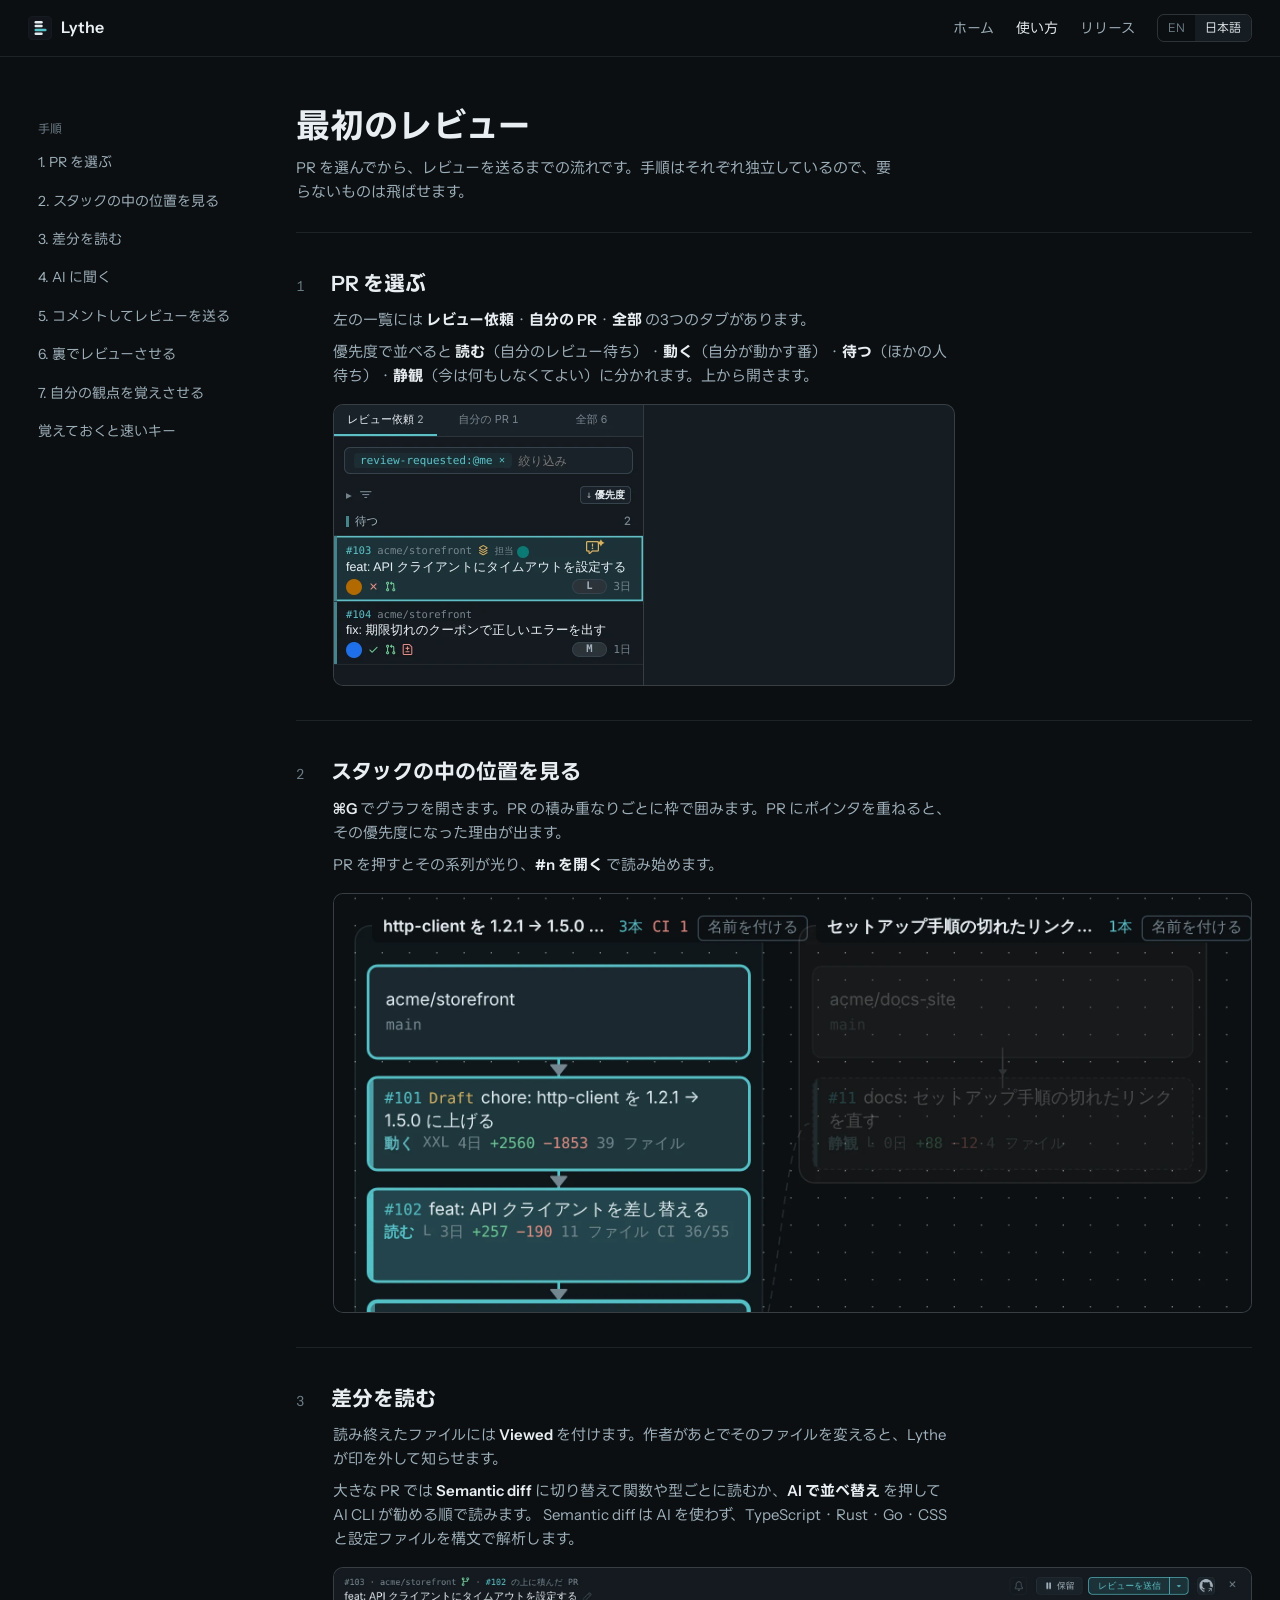
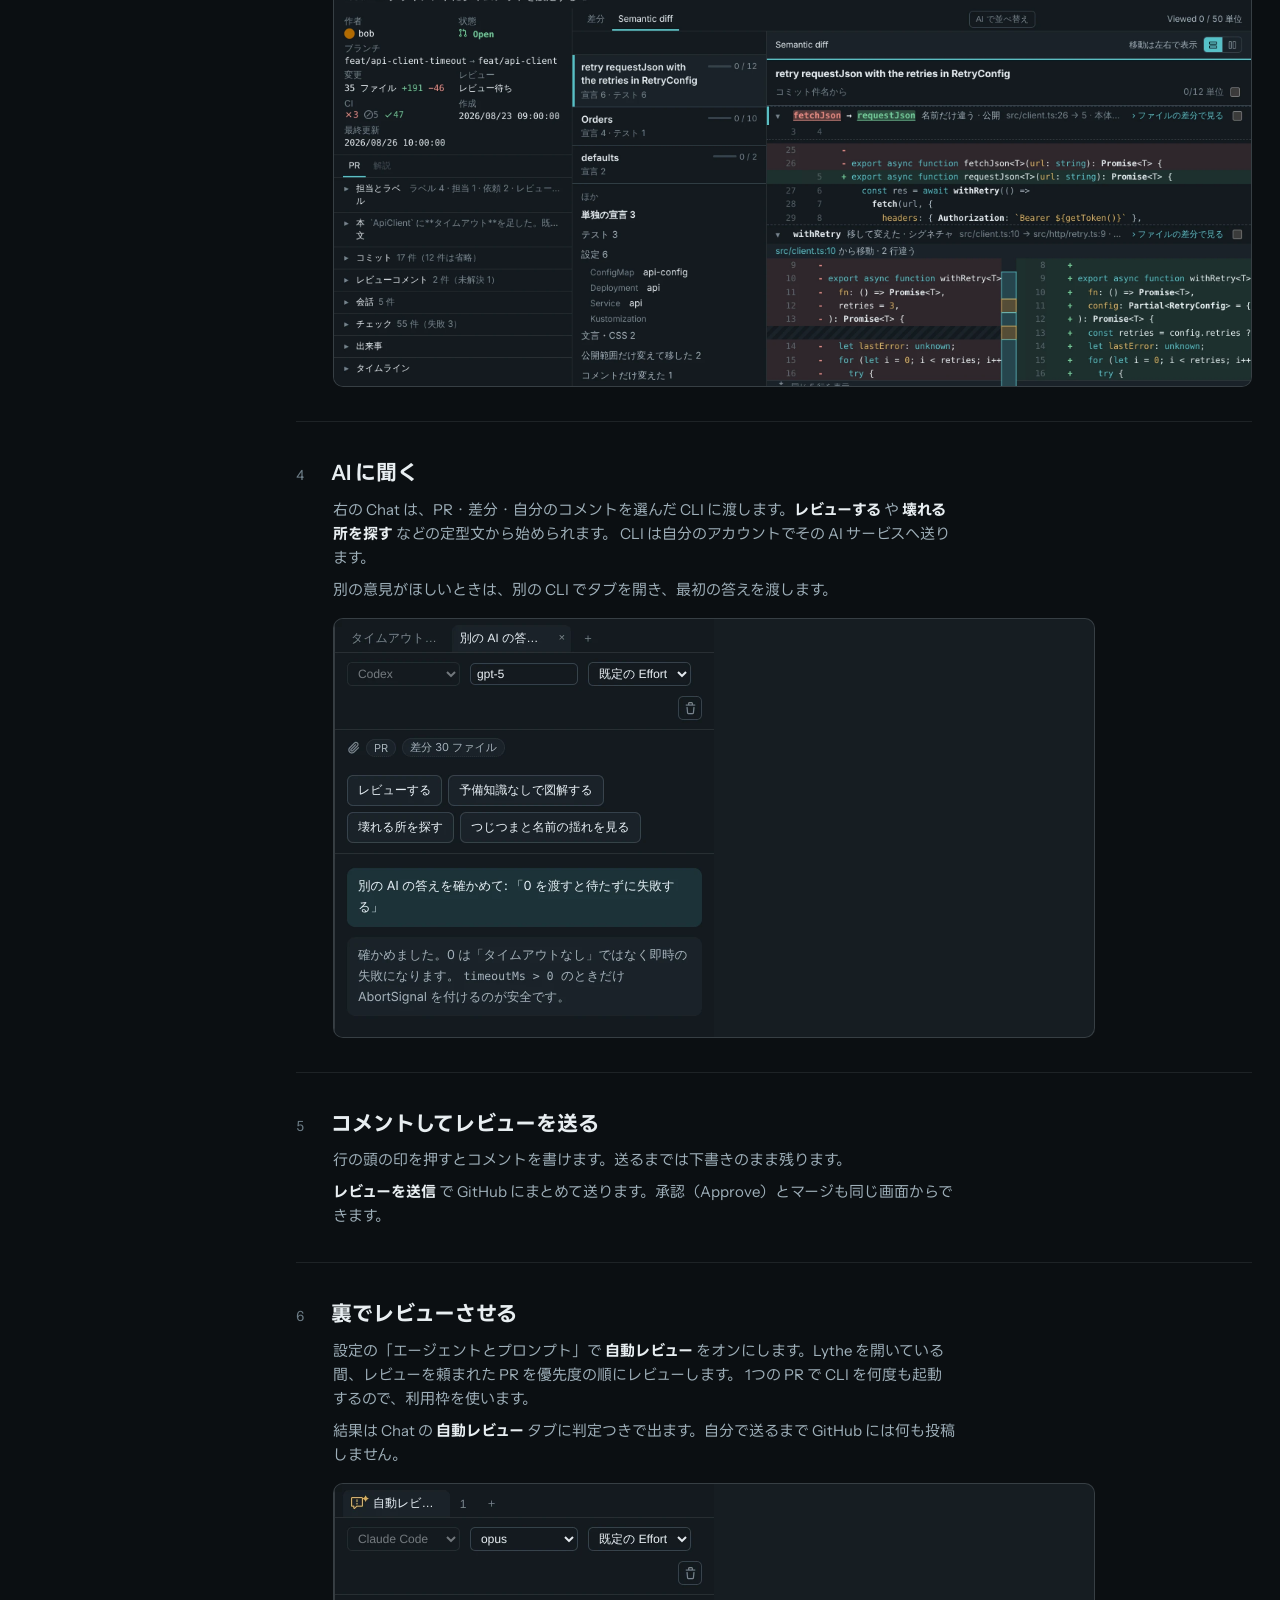
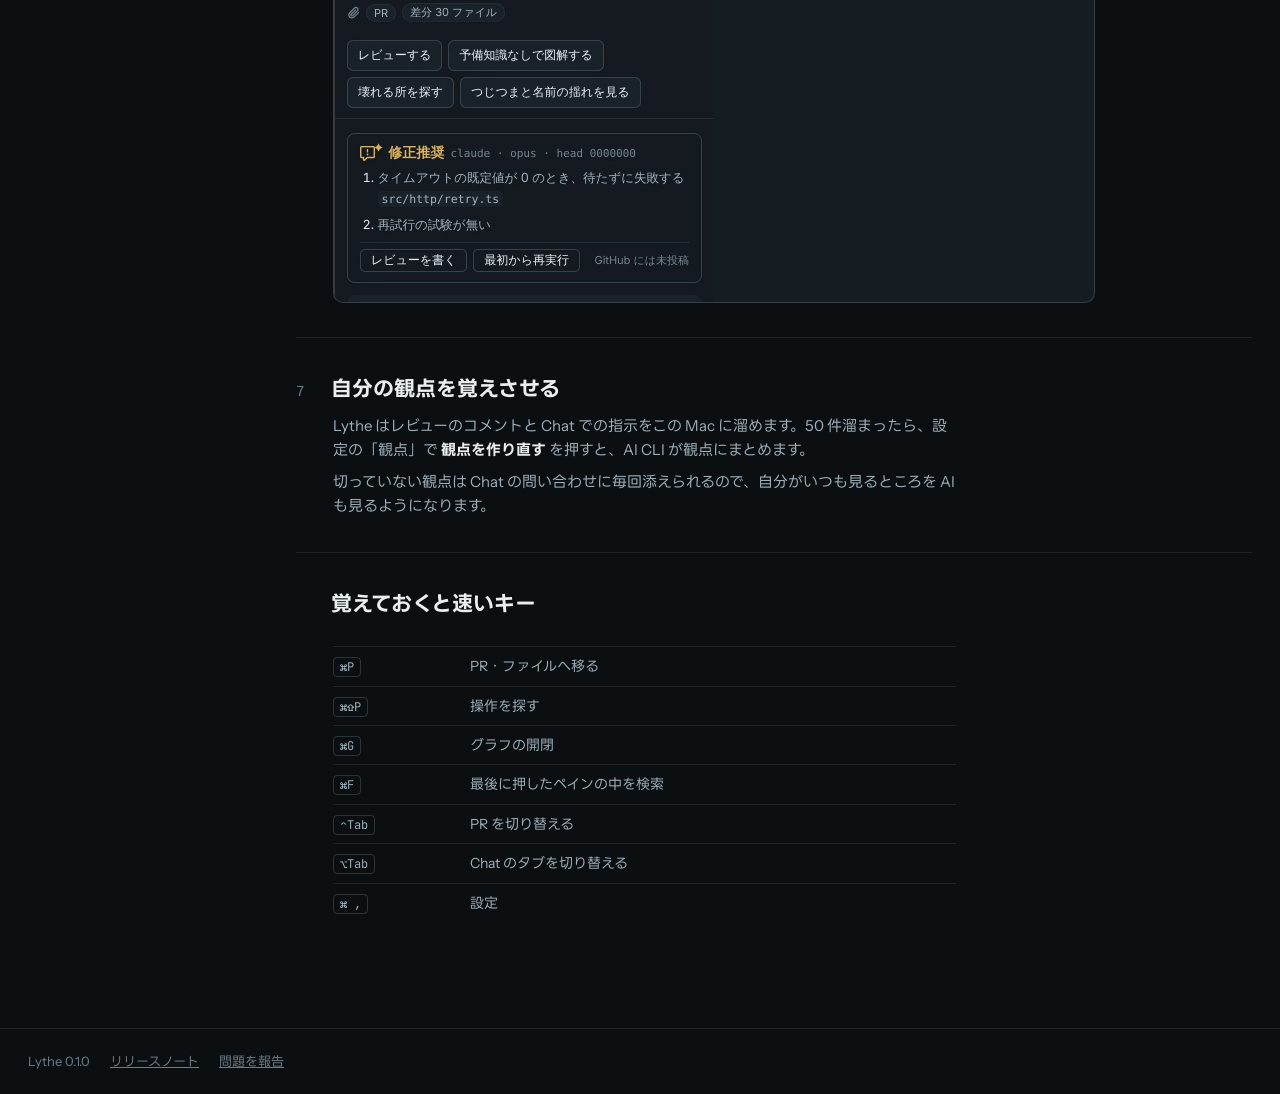
==== docs/ja/guide/index.html @ c463c589 "Add the Lythe website, live demo and installer docs/ is the GitHub Pages root: a home page with a li" ====
<!doctype html>
<html lang="ja">
<head>
<meta charset="utf-8">
<meta name="viewport" content="width=device-width, initial-scale=1">
<title>最初のレビュー · Lythe</title>
<meta name="description" content="PR を選んでから、レビューを送るまでの流れです。手順はそれぞれ独立しているので、要らないものは飛ばせます。">
<link rel="canonical" href="https://slashkiko.github.io/lythe-releases/ja/guide/">
<link rel="alternate" hreflang="en" href="https://slashkiko.github.io/lythe-releases/guide/">
<link rel="alternate" hreflang="ja" href="https://slashkiko.github.io/lythe-releases/ja/guide/">
<meta property="og:title" content="最初のレビュー · Lythe">
<meta property="og:description" content="PR を選んでから、レビューを送るまでの流れです。手順はそれぞれ独立しているので、要らないものは飛ばせます。">
<meta property="og:image" content="https://slashkiko.github.io/lythe-releases/shots/ja/window.webp">
<link rel="icon" href="../../favicon.svg" type="image/svg+xml">
<link rel="preconnect" href="https://fonts.googleapis.com"><link rel="preconnect" href="https://fonts.gstatic.com" crossorigin><link rel="stylesheet" href="https://fonts.googleapis.com/css2?family=Instrument+Sans:wght@400;500;600;700&family=JetBrains+Mono:wght@400;500&family=LINE+Seed+JP:wght@400;700&display=swap">
<link rel="stylesheet" href="../../style.css">
</head>
<body>
<header class="snav"><div class="wrap">
  <a class="brand" href="../../ja/"><svg viewBox="100 100 824 824" aria-hidden="true"><rect x="100" y="100" width="824" height="824" rx="185" fill="#12161c" stroke="#2a323b" stroke-width="12"/><g transform="translate(212 212) scale(9.375)"><g fill="#e4ebf0"><rect x="12" y="6.5" width="30" height="9" rx="4.5"/><rect x="12" y="20.5" width="30" height="9" rx="4.5"/><rect x="12" y="48.5" width="30" height="9" rx="4.5"/></g><rect x="12" y="34.5" width="44" height="9" rx="4.5" fill="#55c2c9"/></g></svg>Lythe</a>
  <div class="navr">
    <nav><a href="../../ja/">ホーム</a><a href="../../ja/guide/" class="on" aria-current="page">使い方</a><a href="https://github.com/slashkiko/lythe-releases/releases">リリース</a></nav>
    <div class="lang"><a href="../../guide/" hreflang="en">EN</a><a href="../../ja/guide/" hreflang="ja" aria-current="true">日本語</a></div>
  </div>
</div></header>
<main>
<div class="wrap guide">
  <nav class="side"><span class="lab">手順</span><a href="#g1">1. PR を選ぶ</a><a href="#g2">2. スタックの中の位置を見る</a><a href="#g3">3. 差分を読む</a><a href="#g4">4. AI に聞く</a><a href="#g5">5. コメントしてレビューを送る</a><a href="#g6">6. 裏でレビューさせる</a><a href="#g7">7. 自分の観点を覚えさせる</a><a href="#keys">覚えておくと速いキー</a></nav>
  <div>
    <h1>最初のレビュー</h1>
    <p class="intro">PR を選んでから、レビューを送るまでの流れです。手順はそれぞれ独立しているので、要らないものは飛ばせます。</p>
    <section class="gstep" id="g1"><div class="hd"><span class="num">1</span><h2>PR を選ぶ</h2></div><div class="txt"><p>左の一覧には <b>レビュー依頼</b>・<b>自分の PR</b>・<b>全部</b> の3つのタブがあります。</p><p>優先度で並べると <b>読む</b>（自分のレビュー待ち）・<b>動く</b>（自分が動かす番）・<b>待つ</b>（ほかの人待ち）・<b>静観</b>（今は何もしなくてよい）に分かれます。上から開きます。</p></div><div class="shot"><img src="../../shots/ja/list.webp" alt="PR を選ぶ" loading="lazy" data-fit></div></section><section class="gstep" id="g2"><div class="hd"><span class="num">2</span><h2>スタックの中の位置を見る</h2></div><div class="txt"><p><b>⌘G</b> でグラフを開きます。PR の積み重なりごとに枠で囲みます。PR にポインタを重ねると、その優先度になった理由が出ます。</p><p>PR を押すとその系列が光り、<b>#n を開く</b> で読み始めます。</p></div><div class="shot"><img src="../../shots/ja/graph.webp" alt="スタックの中の位置を見る" loading="lazy" data-fit></div></section><section class="gstep" id="g3"><div class="hd"><span class="num">3</span><h2>差分を読む</h2></div><div class="txt"><p>読み終えたファイルには <b>Viewed</b> を付けます。作者があとでそのファイルを変えると、Lythe が印を外して知らせます。</p><p>大きな PR では <b>Semantic diff</b> に切り替えて関数や型ごとに読むか、<b>AI で並べ替え</b> を押して AI CLI が勧める順で読みます。 Semantic diff は AI を使わず、TypeScript・Rust・Go・CSS と設定ファイルを構文で解析します。</p></div><div class="shot"><img src="../../shots/ja/semantic.webp" alt="差分を読む" loading="lazy" data-fit></div></section><section class="gstep" id="g4"><div class="hd"><span class="num">4</span><h2>AI に聞く</h2></div><div class="txt"><p>右の Chat は、PR・差分・自分のコメントを選んだ CLI に渡します。<b>レビューする</b> や <b>壊れる所を探す</b> などの定型文から始められます。 CLI は自分のアカウントでその AI サービスへ送ります。</p><p>別の意見がほしいときは、別の CLI でタブを開き、最初の答えを渡します。</p></div><div class="shot"><img src="../../shots/ja/chat.webp" alt="AI に聞く" loading="lazy" data-fit></div></section><section class="gstep" id="g5"><div class="hd"><span class="num">5</span><h2>コメントしてレビューを送る</h2></div><div class="txt"><p>行の頭の印を押すとコメントを書けます。送るまでは下書きのまま残ります。</p><p><b>レビューを送信</b> で GitHub にまとめて送ります。承認（Approve）とマージも同じ画面からできます。</p></div></section><section class="gstep" id="g6"><div class="hd"><span class="num">6</span><h2>裏でレビューさせる</h2></div><div class="txt"><p>設定の「エージェントとプロンプト」で <b>自動レビュー</b> をオンにします。Lythe を開いている間、レビューを頼まれた PR を優先度の順にレビューします。 1つの PR で CLI を何度も起動するので、利用枠を使います。</p><p>結果は Chat の <b>自動レビュー</b> タブに判定つきで出ます。自分で送るまで GitHub には何も投稿しません。</p></div><div class="shot"><img src="../../shots/ja/auto.webp" alt="裏でレビューさせる" loading="lazy" data-fit></div></section><section class="gstep" id="g7"><div class="hd"><span class="num">7</span><h2>自分の観点を覚えさせる</h2></div><div class="txt"><p>Lythe はレビューのコメントと Chat での指示をこの Mac に溜めます。50 件溜まったら、設定の「観点」で <b>観点を作り直す</b> を押すと、AI CLI が観点にまとめます。</p><p>切っていない観点は Chat の問い合わせに毎回添えられるので、自分がいつも見るところを AI も見るようになります。</p></div></section>
    <section class="gstep" id="keys"><div class="hd"><span class="num"></span><h2>覚えておくと速いキー</h2></div>
      <div class="txt"><table class="keys"><tr><td><kbd>⌘P</kbd></td><td>PR・ファイルへ移る</td></tr><tr><td><kbd>⌘⇧P</kbd></td><td>操作を探す</td></tr><tr><td><kbd>⌘G</kbd></td><td>グラフの開閉</td></tr><tr><td><kbd>⌘F</kbd></td><td>最後に押したペインの中を検索</td></tr><tr><td><kbd>⌃Tab</kbd></td><td>PR を切り替える</td></tr><tr><td><kbd>⌥Tab</kbd></td><td>Chat のタブを切り替える</td></tr><tr><td><kbd>⌘ ,</kbd></td><td>設定</td></tr></table></div></section>
  </div>
</div></main>
<footer class="sfoot"><div class="wrap"><span>Lythe 0.1.0</span><a href="https://github.com/slashkiko/lythe-releases/releases">リリースノート</a><a href="https://github.com/slashkiko/lythe-releases/issues">問題を報告</a></div></footer>
<script src="../../site.js" defer></script>
</body>
</html>
---- docs/style.css ----
/* Layout: left-aligned, one dark look from the app's own palette (ink + teal). */
:root {
  color-scheme: dark;
  --bg: #0b0f12;
  --panel: #11171b;
  --panel-2: #161d22;
  --fg: #e8eef1;
  --fg-2: #9fb0ba;
  --fg-3: #6c7c86;
  --line: rgba(220, 232, 238, .09);
  --line-2: rgba(220, 232, 238, .17);
  --accent: #55c2c9;
  --accent-ink: #062124;
  --warn: #e3b35b;
  --chrome: #1b2328;
  --display: "Instrument Sans", "LINE Seed JP", "Hiragino Sans", system-ui, sans-serif;
  --body: "Instrument Sans", "LINE Seed JP", "Hiragino Sans", system-ui, sans-serif;
  --mono: "JetBrains Mono", ui-monospace, "SF Mono", Menlo, monospace;
}
* { box-sizing: border-box; }
body { margin: 0; background: var(--bg); color: var(--fg); font-family: var(--body); font-size: 15px; line-height: 1.6; -webkit-font-smoothing: antialiased; }
h1, h2, h3, p, ul, ol { margin: 0; }
ul, ol { padding: 0; list-style: none; }
a { color: inherit; }
button { font: inherit; color: inherit; }
:focus-visible { outline: 2px solid var(--accent); outline-offset: 2px; border-radius: 4px; }
code, .mono { font-family: var(--mono); }
.gut { padding-left: max(16px, env(safe-area-inset-left, 0px)); padding-right: max(16px, env(safe-area-inset-right, 0px)); }

/* site */
.site { --w: 1080px; }
.wrap { max-width: var(--w); margin: 0 auto; padding-left: 28px; padding-right: 28px; }
.snav { border-bottom: 1px solid var(--line); }
.snav .wrap { display: flex; align-items: center; justify-content: space-between; height: 56px; gap: 16px; }
.brand { display: flex; align-items: center; gap: 9px; font-weight: 600; font-size: 16px; }
.brand svg { width: 24px; height: 24px; }
.snav nav { display: flex; gap: 22px; font-size: 14px; color: var(--fg-2); }
.snav nav a { text-decoration: none; cursor: pointer; }
.snav nav a:hover, .snav nav a.on { color: var(--fg); }

.hero { padding-block: 72px 40px; display: grid; grid-template-columns: minmax(0, 1.05fr) minmax(0, 1fr); gap: 48px; align-items: end; }
.hero h1 { font-family: var(--display); font-weight: 600; font-size: clamp(34px, 4.6vw, 54px); line-height: 1.08; letter-spacing: -.02em; text-wrap: balance; }
.hero .lead { margin-top: 18px; color: var(--fg-2); font-size: 17px; max-width: 34em; }
.req { margin-top: 14px; font-size: 13px; color: var(--fg-3); }

.install { border: 1px solid var(--line-2); border-radius: 10px; background: var(--panel); overflow: hidden; }
.install .hd { display: flex; justify-content: space-between; align-items: center; padding: 10px 14px; font-size: 13px; color: var(--fg-2); border-bottom: 1px solid var(--line); }
.cmd { display: flex; align-items: center; gap: 10px; padding: 14px; }
.cmd code { flex: 1; min-width: 0; font-size: 13px; overflow-x: auto; white-space: nowrap; color: var(--fg); }
.cmd code::before { content: "$ "; color: var(--fg-3); }
.copy { flex: none; border: 1px solid var(--line-2); background: var(--panel-2); border-radius: 6px; padding: 4px 10px; font-size: 12px; cursor: pointer; color: var(--fg-2); }
.copy:hover { color: var(--fg); }
.install .alt { padding: 10px 14px 12px; border-top: 1px solid var(--line); font-size: 13px; color: var(--fg-2); }
.install .alt a { color: var(--accent); }

.shot { margin-top: 8px; border: 1px solid var(--line-2); border-radius: 10px; overflow: hidden; background: var(--panel-2); }
.shot img { display: block; width: 100%; height: auto; }

.feat { padding-block: 72px 24px; }
.feat h2, .gs h2 { font-family: var(--display); font-weight: 600; font-size: 28px; letter-spacing: -.01em; }
.feat .sub, .gs .sub { margin-top: 6px; color: var(--fg-2); }
.demo-tag { display: inline-block; margin-top: 10px; font-size: 12px; color: var(--fg-3); font-family: "LINE Seed JP", var(--body); border: 1px dashed var(--line-2); border-radius: 6px; padding: 3px 8px; }

.gs { padding-block: 64px 72px; }
.steps { margin-top: 26px; display: flex; flex-direction: column; }
.step { display: grid; grid-template-columns: 36px minmax(0, 1fr); gap: 16px; padding-block: 20px; border-top: 1px solid var(--line); }
.step .n { width: 28px; height: 28px; border-radius: 50%; border: 1px solid var(--line-2); display: grid; place-items: center; font-size: 13px; color: var(--fg-2); font-variant-numeric: tabular-nums; }
.step h3 { font-size: 17px; font-weight: 600; }
.step p { margin-top: 4px; color: var(--fg-2); max-width: 44em; }
.step .term { margin-top: 10px; border: 1px solid var(--line); border-radius: 8px; background: var(--panel); max-width: 640px; }
.step .term .cmd { padding: 10px 12px; }
.opt { font-size: 12px; color: var(--fg-3); font-weight: 400; margin-left: 8px; }
kbd { font-family: var(--mono); font-size: 12px; border: 1px solid var(--line-2); border-radius: 4px; padding: 1px 6px; color: var(--fg-2); }
details.trouble { margin-top: 26px; border-top: 1px solid var(--line); padding-top: 16px; }
details.trouble summary { cursor: pointer; color: var(--fg-2); }
details.trouble dl { margin: 12px 0 0; display: grid; gap: 12px; }
details.trouble dt { font-weight: 600; }
details.trouble dd { margin: 2px 0 0; color: var(--fg-2); }

.sfoot { border-top: 1px solid var(--line); padding-block: 22px; font-size: 13px; color: var(--fg-3); }
.sfoot .wrap { display: flex; gap: 20px; flex-wrap: wrap; }

.lang { display: flex; border: 1px solid var(--line-2); border-radius: 7px; overflow: hidden; }
.lang button { background: none; border: 0; padding: 3px 10px; font-size: 12px; color: var(--fg-3); cursor: pointer; }
.lang button[aria-pressed="true"] { background: var(--panel-2); color: var(--fg); }
.navr { display: flex; align-items: center; gap: 22px; }
.guide { display: grid; grid-template-columns: 220px minmax(0, 1fr); gap: 48px; padding-block: 48px 72px; }
.guide .side { position: sticky; top: 16px; align-self: start; display: flex; flex-direction: column; gap: 2px; font-size: 14px; }
.guide .side a { padding: 7px 10px; border-radius: 6px; text-decoration: none; color: var(--fg-2); cursor: pointer; }
.guide .side a:hover { background: rgba(255,255,255,.03); color: var(--fg); }
.guide .side .lab { margin: 14px 10px 4px; font-size: 12px; color: var(--fg-3); }
.guide h1 { font-family: var(--display); font-weight: 600; font-size: 34px; letter-spacing: -.015em; }
.guide .intro { margin-top: 8px; color: var(--fg-2); max-width: 40em; }
.gstep { padding-block: 34px; border-top: 1px solid var(--line); scroll-margin-top: 16px; }
.gstep:first-of-type { margin-top: 28px; }
.gstep .hd { display: flex; gap: 14px; align-items: baseline; }
.gstep .num { font-variant-numeric: tabular-nums; color: var(--fg-3); font-size: 14px; min-width: 1.5em; }
.gstep h2 { font-size: 21px; font-weight: 600; }
.gstep .txt { margin-top: 8px; padding-left: calc(1.5em + 14px); color: var(--fg-2); max-width: calc(42em + 2em); display: flex; flex-direction: column; gap: 8px; }
.gstep .txt b { color: var(--fg); font-weight: 600; }
.gstep .shot { margin: 16px 0 0 calc(1.5em + 14px); width: fit-content; max-width: calc(100% - 1.5em - 14px); max-height: 420px; }
.gstep .shot img { max-width: min(100%, var(--iw, 100%)); }
.keys { margin-top: 18px; border-collapse: collapse; font-size: 14px; }
.keys td { padding: 8px 18px 8px 0; border-top: 1px solid var(--line); color: var(--fg-2); }
.keys td:first-child { white-space: nowrap; }
:lang(ja) .hero h1, :lang(ja) .guide h1 { letter-spacing: 0; line-height: 1.25; }
:lang(ja) .hero h1 { font-size: clamp(30px, 3.8vw, 44px); }
@media (max-width: 820px) { .guide { grid-template-columns: minmax(0, 1fr); gap: 20px; } .guide .side { position: static; } .gstep .txt, .gstep .shot { padding-left: 0; margin-left: 0; max-width: 100%; } .navr { gap: 12px; } }
.brand { text-decoration: none; }
.lang a { display: block; padding: 3px 10px; font-size: 12px; color: var(--fg-3); text-decoration: none; }
.lang a[aria-current] { background: var(--panel-2); color: var(--fg); }
.gs a, .install a { color: var(--accent); }

/* live demo */
.feat .sub { margin-top: 6px; color: var(--fg-2); max-width: 46em; }
.scenes { margin-top: 26px; display: flex; flex-wrap: wrap; gap: 6px; }
.scenes button { border: 1px solid var(--line-2); background: none; border-radius: 999px; padding: 6px 14px; cursor: pointer; color: var(--fg-2); font-size: 14px; }
.scenes button:hover { color: var(--fg); }
.scenes button[aria-selected="true"] { color: var(--accent-ink); background: var(--accent); border-color: var(--accent); }
.tryp { margin-top: 18px; display: grid; grid-template-columns: minmax(0, 5fr) minmax(0, 6fr); gap: 16px 48px; padding: 22px 24px; border: 1px solid var(--line); border-radius: 10px; background: var(--panel); }
.tryp h3 { font-size: 20px; font-weight: 600; }
.tryp .say p { margin-top: 6px; color: var(--fg-2); }
.tryp .lab { font-size: 12px; color: var(--fg-3); }
.tryp ol { margin-top: 4px; counter-reset: d; }
.tryp li { counter-increment: d; display: grid; grid-template-columns: 20px minmax(0, 1fr); gap: 8px; padding-block: 7px; border-top: 1px solid var(--line); font-size: 14px; color: var(--fg-2); }
.tryp li:first-child { border-top: 0; }
.tryp li::before { content: counter(d); font-family: var(--mono); font-size: 12px; color: var(--accent); padding-top: 2px; }
.tryp li b { color: var(--fg); font-weight: 600; }
.donote { margin-top: 8px; font-size: 13px; color: var(--fg-3); }
.try:not(.live) .do { display: none; }
.try:not(.live) .tryp { grid-template-columns: minmax(0, 1fr); }
.demo { margin-top: 14px; width: min(1440px, calc(100vw - 32px)); position: relative; left: 50%; transform: translateX(-50%); border: 1px solid var(--line-2); border-radius: 10px; overflow: hidden; background: #141a20; }
.demo-bar { display: flex; align-items: center; gap: 14px; padding: 8px 14px; border-bottom: 1px solid var(--line); font-size: 13px; color: var(--fg-3); background: var(--panel); }
.demo-note { flex: 1; min-width: 0; }
.demo-bar a { color: var(--fg-2); white-space: nowrap; text-decoration: none; }
.demo-bar a:hover { color: var(--fg); }
.try:not(.live) .demo-bar a { display: none; }
.demo-view { position: relative; overflow: hidden; }
.demo-still { display: block; width: 100%; height: auto; }
.demo-view iframe { position: absolute; left: 0; top: 0; border: 0; transform-origin: 0 0; background: #141a20; }
.try.live .demo-still { visibility: hidden; position: absolute; }

/* narrow screens */
@media (max-width: 820px) {
  .hero { grid-template-columns: minmax(0, 1fr); gap: 28px; padding-block: 44px 28px; align-items: start; }
  .tryp { grid-template-columns: minmax(0, 1fr); padding: 18px; }
  .feat { padding-top: 52px; }
}
@media (max-width: 560px) {
  .wrap { padding-left: 16px; padding-right: 16px; }
  .snav .wrap { height: auto; min-height: 56px; flex-wrap: wrap; row-gap: 6px; padding-block: 8px; }
  .navr { gap: 10px; }
  .snav nav { gap: 14px; }
  .scenes button { font-size: 13px; padding: 5px 11px; }
  .demo { border-radius: 8px; }
}
.tryp[hidden] { display: none; }
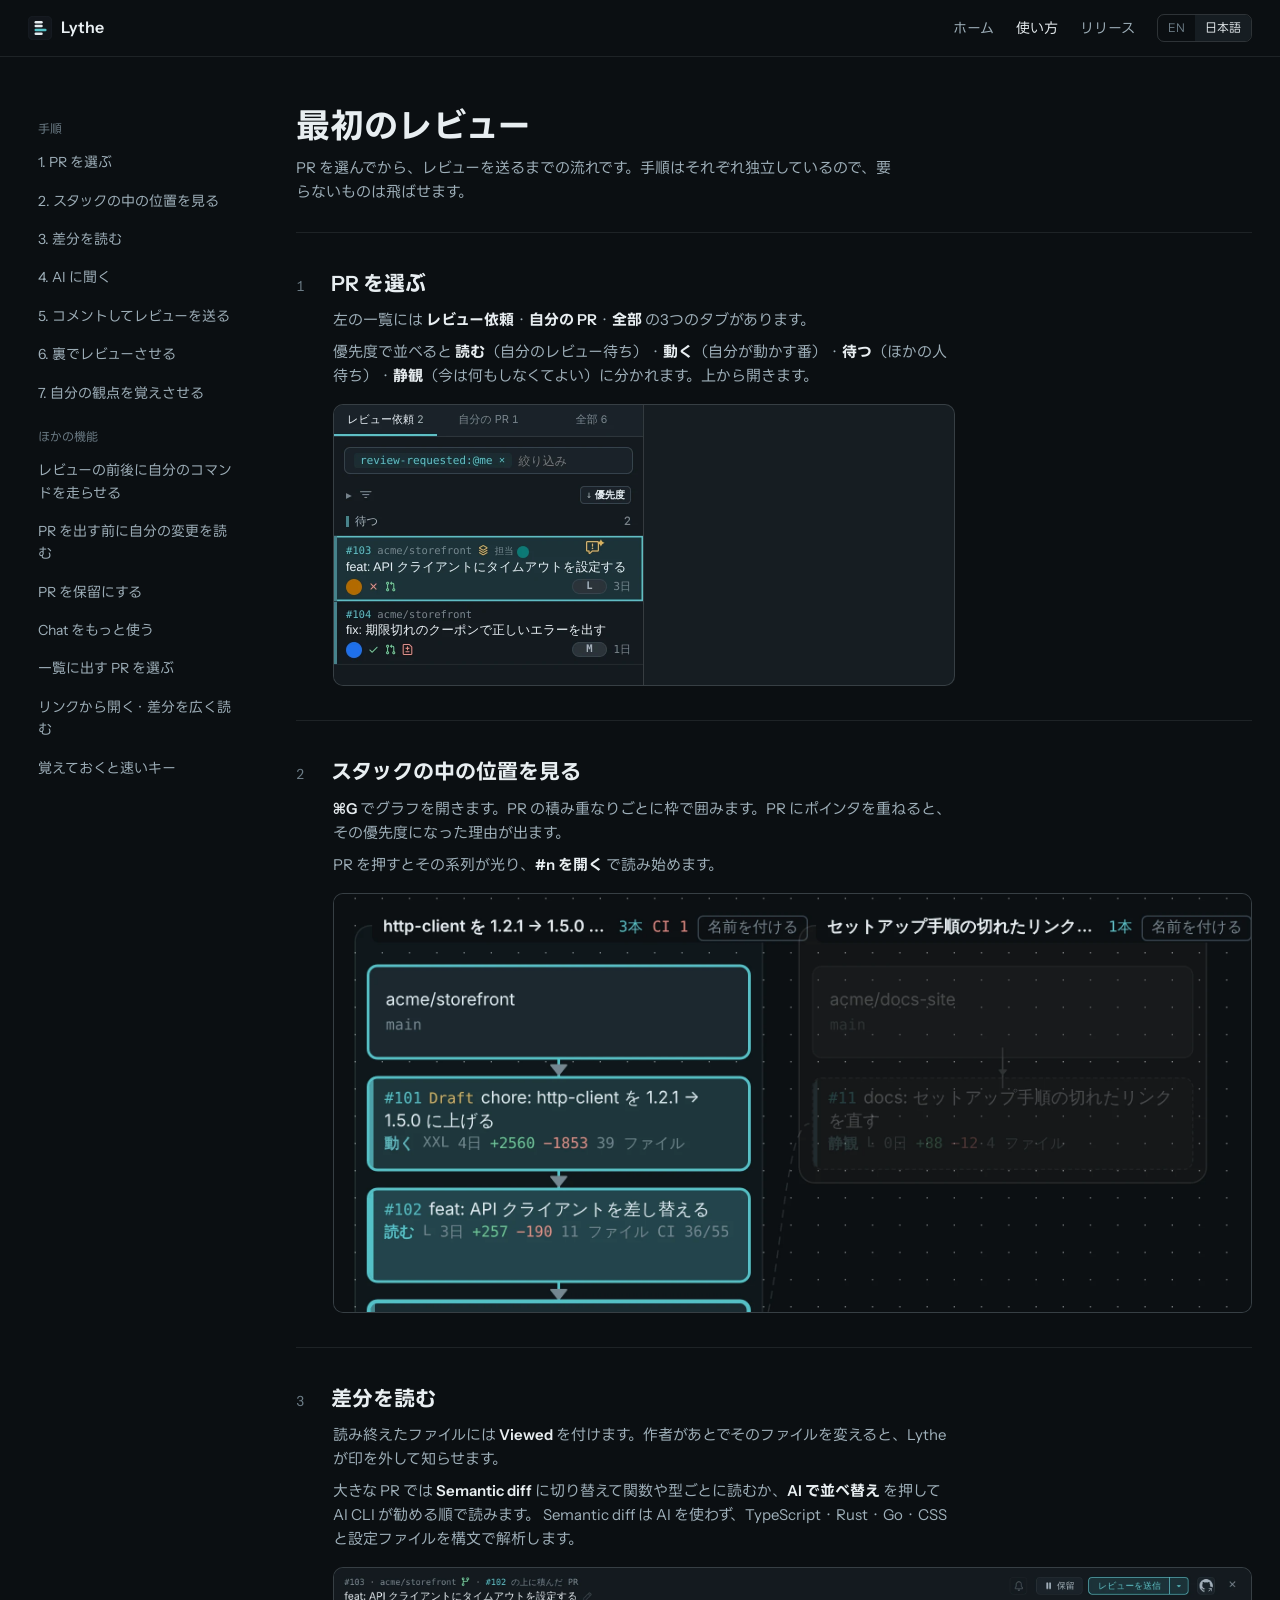
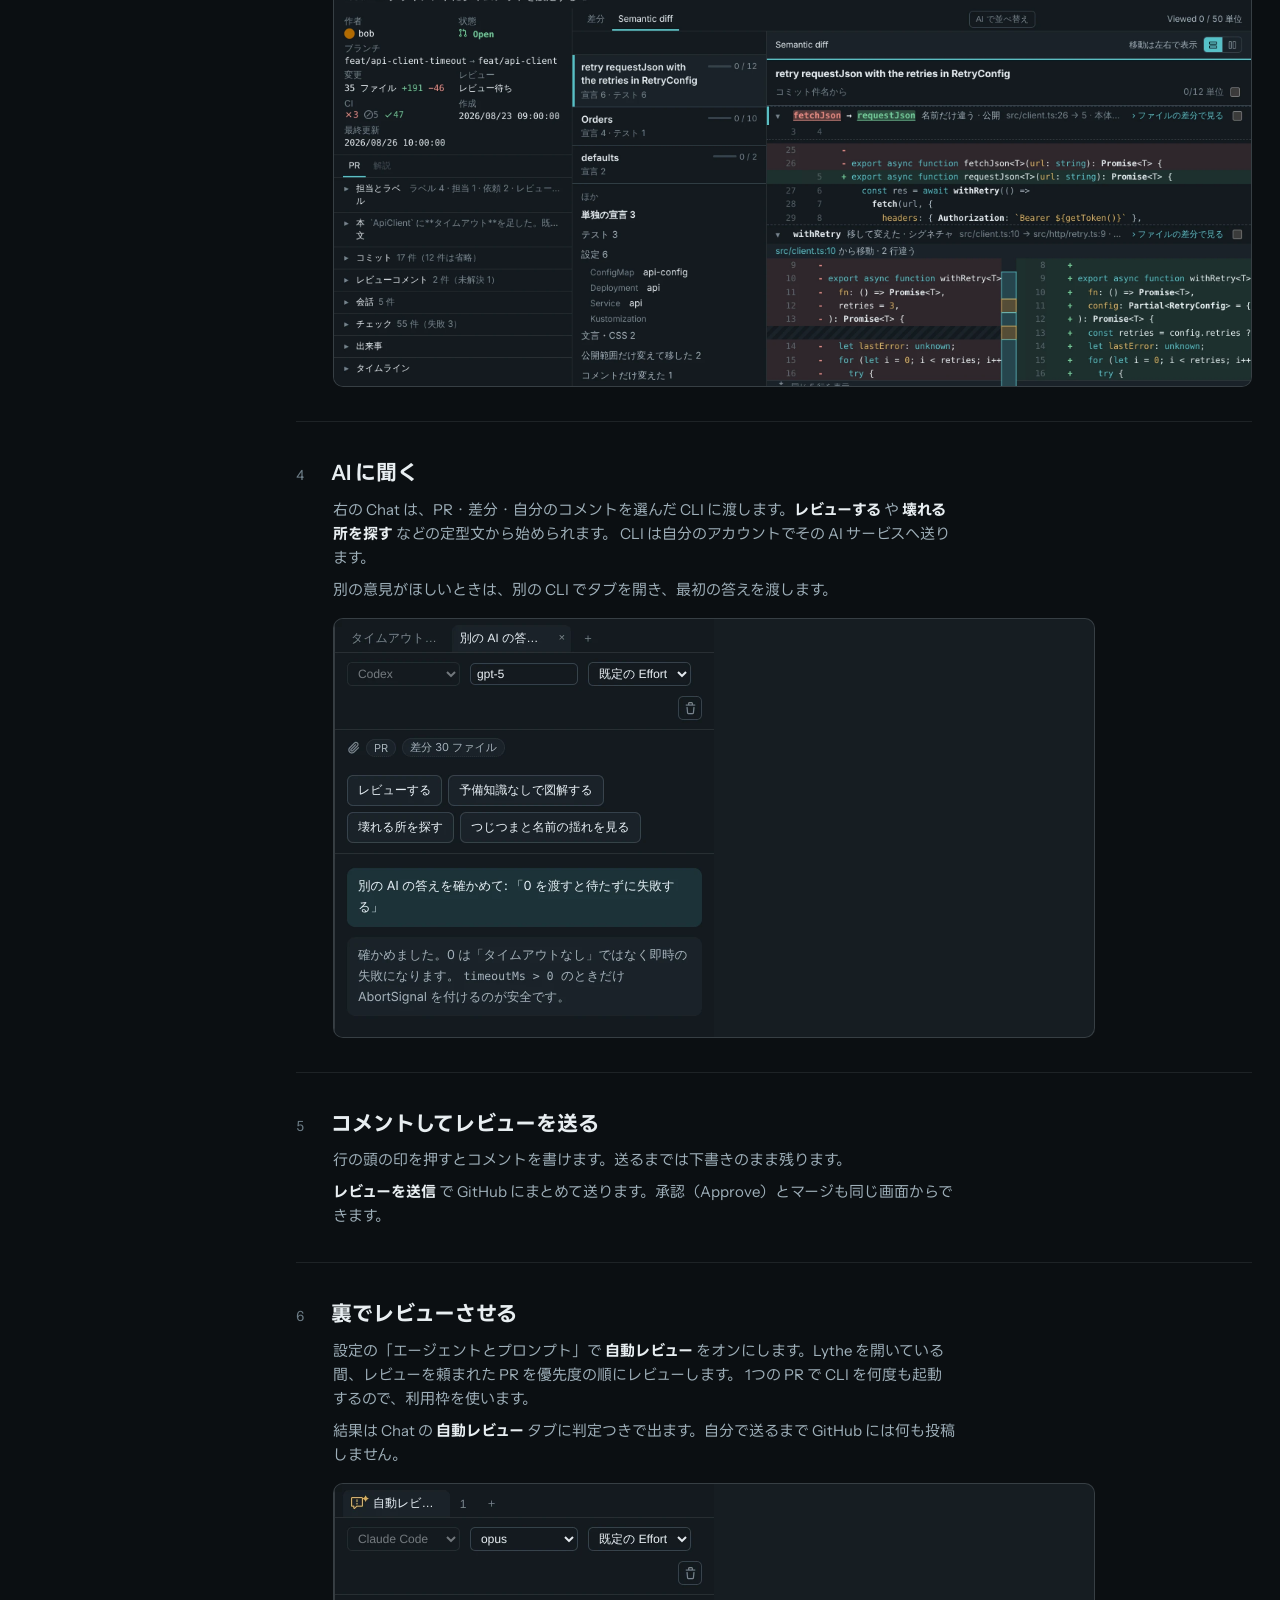
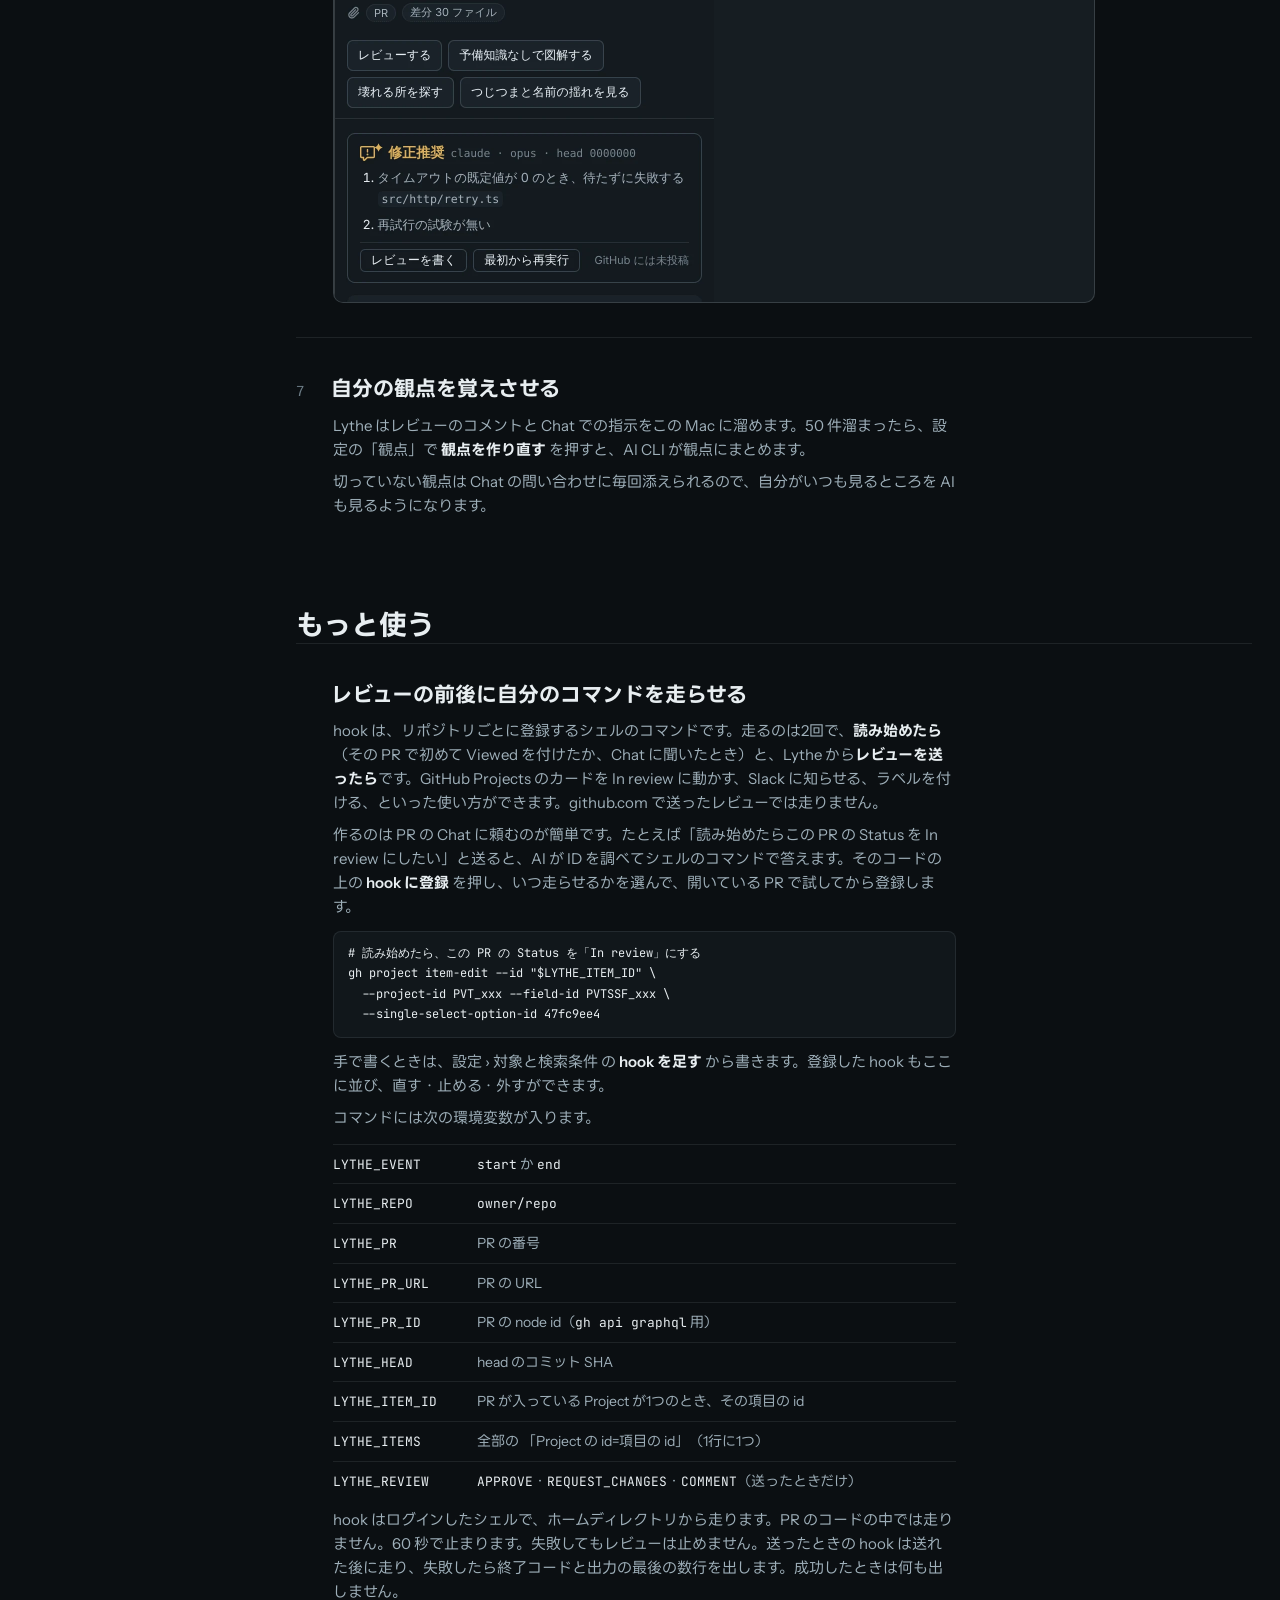
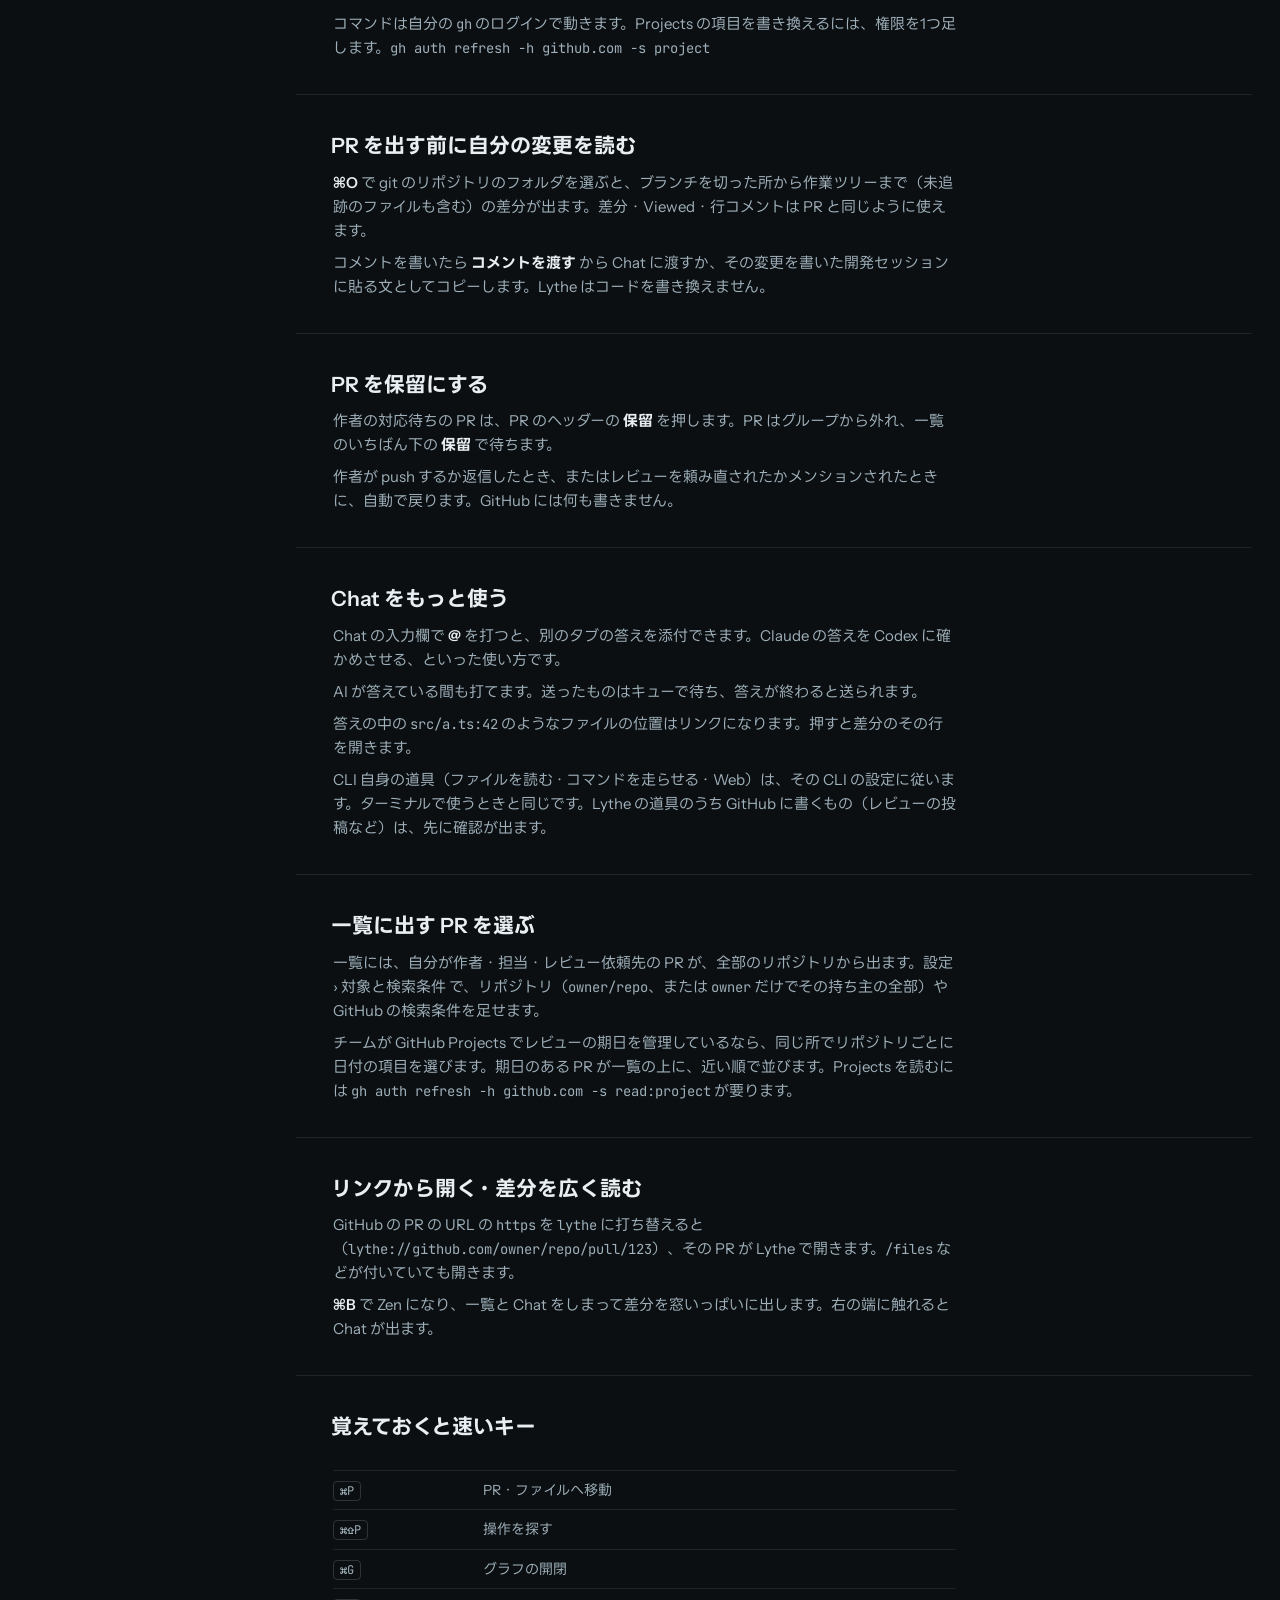
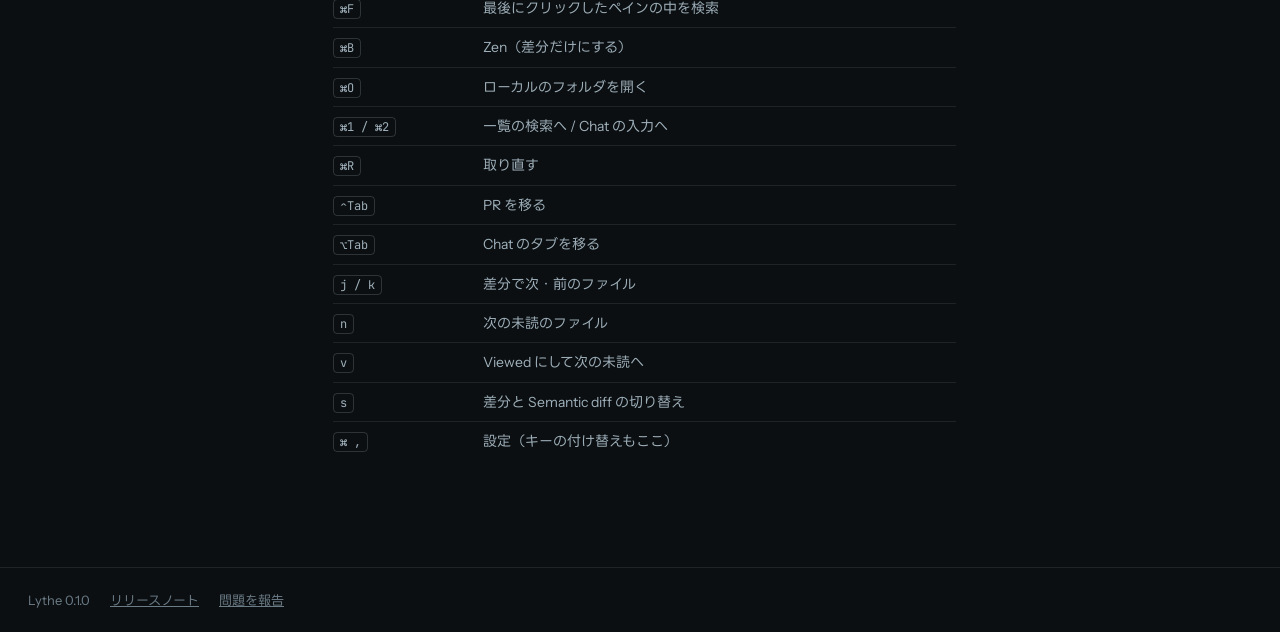
==== commit 7b57542a: "Add a Go further part to the guide The guide stopped at the first review, so features people asked a" ====
--- a/docs/ja/guide/index.html
+++ b/docs/ja/guide/index.html
@@ -25,13 +25,18 @@
 </div></header>
 <main>
 <div class="wrap guide">
-  <nav class="side"><span class="lab">手順</span><a href="#g1">1. PR を選ぶ</a><a href="#g2">2. スタックの中の位置を見る</a><a href="#g3">3. 差分を読む</a><a href="#g4">4. AI に聞く</a><a href="#g5">5. コメントしてレビューを送る</a><a href="#g6">6. 裏でレビューさせる</a><a href="#g7">7. 自分の観点を覚えさせる</a><a href="#keys">覚えておくと速いキー</a></nav>
+  <nav class="side"><span class="lab">手順</span><a href="#g1">1. PR を選ぶ</a><a href="#g2">2. スタックの中の位置を見る</a><a href="#g3">3. 差分を読む</a><a href="#g4">4. AI に聞く</a><a href="#g5">5. コメントしてレビューを送る</a><a href="#g6">6. 裏でレビューさせる</a><a href="#g7">7. 自分の観点を覚えさせる</a><span class="lab">ほかの機能</span><a href="#hooks">レビューの前後に自分のコマンドを走らせる</a><a href="#local">PR を出す前に自分の変更を読む</a><a href="#hold">PR を保留にする</a><a href="#chat">Chat をもっと使う</a><a href="#searches">一覧に出す PR を選ぶ</a><a href="#links">リンクから開く・差分を広く読む</a><a href="#keys">覚えておくと速いキー</a></nav>
   <div>
     <h1>最初のレビュー</h1>
     <p class="intro">PR を選んでから、レビューを送るまでの流れです。手順はそれぞれ独立しているので、要らないものは飛ばせます。</p>
     <section class="gstep" id="g1"><div class="hd"><span class="num">1</span><h2>PR を選ぶ</h2></div><div class="txt"><p>左の一覧には <b>レビュー依頼</b>・<b>自分の PR</b>・<b>全部</b> の3つのタブがあります。</p><p>優先度で並べると <b>読む</b>（自分のレビュー待ち）・<b>動く</b>（自分が動かす番）・<b>待つ</b>（ほかの人待ち）・<b>静観</b>（今は何もしなくてよい）に分かれます。上から開きます。</p></div><div class="shot"><img src="../../shots/ja/list.webp" alt="PR を選ぶ" loading="lazy" data-fit></div></section><section class="gstep" id="g2"><div class="hd"><span class="num">2</span><h2>スタックの中の位置を見る</h2></div><div class="txt"><p><b>⌘G</b> でグラフを開きます。PR の積み重なりごとに枠で囲みます。PR にポインタを重ねると、その優先度になった理由が出ます。</p><p>PR を押すとその系列が光り、<b>#n を開く</b> で読み始めます。</p></div><div class="shot"><img src="../../shots/ja/graph.webp" alt="スタックの中の位置を見る" loading="lazy" data-fit></div></section><section class="gstep" id="g3"><div class="hd"><span class="num">3</span><h2>差分を読む</h2></div><div class="txt"><p>読み終えたファイルには <b>Viewed</b> を付けます。作者があとでそのファイルを変えると、Lythe が印を外して知らせます。</p><p>大きな PR では <b>Semantic diff</b> に切り替えて関数や型ごとに読むか、<b>AI で並べ替え</b> を押して AI CLI が勧める順で読みます。 Semantic diff は AI を使わず、TypeScript・Rust・Go・CSS と設定ファイルを構文で解析します。</p></div><div class="shot"><img src="../../shots/ja/semantic.webp" alt="差分を読む" loading="lazy" data-fit></div></section><section class="gstep" id="g4"><div class="hd"><span class="num">4</span><h2>AI に聞く</h2></div><div class="txt"><p>右の Chat は、PR・差分・自分のコメントを選んだ CLI に渡します。<b>レビューする</b> や <b>壊れる所を探す</b> などの定型文から始められます。 CLI は自分のアカウントでその AI サービスへ送ります。</p><p>別の意見がほしいときは、別の CLI でタブを開き、最初の答えを渡します。</p></div><div class="shot"><img src="../../shots/ja/chat.webp" alt="AI に聞く" loading="lazy" data-fit></div></section><section class="gstep" id="g5"><div class="hd"><span class="num">5</span><h2>コメントしてレビューを送る</h2></div><div class="txt"><p>行の頭の印を押すとコメントを書けます。送るまでは下書きのまま残ります。</p><p><b>レビューを送信</b> で GitHub にまとめて送ります。承認（Approve）とマージも同じ画面からできます。</p></div></section><section class="gstep" id="g6"><div class="hd"><span class="num">6</span><h2>裏でレビューさせる</h2></div><div class="txt"><p>設定の「エージェントとプロンプト」で <b>自動レビュー</b> をオンにします。Lythe を開いている間、レビューを頼まれた PR を優先度の順にレビューします。 1つの PR で CLI を何度も起動するので、利用枠を使います。</p><p>結果は Chat の <b>自動レビュー</b> タブに判定つきで出ます。自分で送るまで GitHub には何も投稿しません。</p></div><div class="shot"><img src="../../shots/ja/auto.webp" alt="裏でレビューさせる" loading="lazy" data-fit></div></section><section class="gstep" id="g7"><div class="hd"><span class="num">7</span><h2>自分の観点を覚えさせる</h2></div><div class="txt"><p>Lythe はレビューのコメントと Chat での指示をこの Mac に溜めます。50 件溜まったら、設定の「観点」で <b>観点を作り直す</b> を押すと、AI CLI が観点にまとめます。</p><p>切っていない観点は Chat の問い合わせに毎回添えられるので、自分がいつも見るところを AI も見るようになります。</p></div></section>
+    <h1 class="moreh">もっと使う</h1>
+    <section class="gstep more" id="hooks"><div class="hd"><span class="num"></span><h2>レビューの前後に自分のコマンドを走らせる</h2></div><div class="txt"><p>hook は、リポジトリごとに登録するシェルのコマンドです。走るのは2回で、<b>読み始めたら</b>（その PR で初めて Viewed を付けたか、Chat に聞いたとき）と、Lythe から<b>レビューを送ったら</b>です。GitHub Projects のカードを In review に動かす、Slack に知らせる、ラベルを付ける、といった使い方ができます。github.com で送ったレビューでは走りません。</p><p>作るのは PR の Chat に頼むのが簡単です。たとえば「読み始めたらこの PR の Status を In review にしたい」と送ると、AI が ID を調べてシェルのコマンドで答えます。そのコードの上の <b>hook に登録</b> を押し、いつ走らせるかを選んで、開いている PR で試してから登録します。</p><pre><code># 読み始めたら、この PR の Status を「In review」にする
+gh project item-edit --id "$LYTHE_ITEM_ID" \
+  --project-id PVT_xxx --field-id PVTSSF_xxx \
+  --single-select-option-id 47fc9ee4</code></pre><p>手で書くときは、設定 › 対象と検索条件 の <b>hook を足す</b> から書きます。登録した hook もここに並び、直す・止める・外すができます。</p><p>コマンドには次の環境変数が入ります。</p><table class="keys"><tr><td><code>LYTHE_EVENT</code></td><td><code>start</code> か <code>end</code></td></tr><tr><td><code>LYTHE_REPO</code></td><td><code>owner/repo</code></td></tr><tr><td><code>LYTHE_PR</code></td><td>PR の番号</td></tr><tr><td><code>LYTHE_PR_URL</code></td><td>PR の URL</td></tr><tr><td><code>LYTHE_PR_ID</code></td><td>PR の node id（<code>gh api graphql</code> 用）</td></tr><tr><td><code>LYTHE_HEAD</code></td><td>head のコミット SHA</td></tr><tr><td><code>LYTHE_ITEM_ID</code></td><td>PR が入っている Project が1つのとき、その項目の id</td></tr><tr><td><code>LYTHE_ITEMS</code></td><td>全部の 「Project の id=項目の id」（1行に1つ）</td></tr><tr><td><code>LYTHE_REVIEW</code></td><td><code>APPROVE</code>・<code>REQUEST_CHANGES</code>・<code>COMMENT</code>（送ったときだけ）</td></tr></table><p>hook はログインしたシェルで、ホームディレクトリから走ります。PR のコードの中では走りません。60 秒で止まります。失敗してもレビューは止めません。送ったときの hook は送れた後に走り、失敗したら終了コードと出力の最後の数行を出します。成功したときは何も出しません。</p><p>コマンドは自分の <code>gh</code> のログインで動きます。Projects の項目を書き換えるには、権限を1つ足します。<code>gh auth refresh -h github.com -s project</code></p></div></section><section class="gstep more" id="local"><div class="hd"><span class="num"></span><h2>PR を出す前に自分の変更を読む</h2></div><div class="txt"><p><b>⌘O</b> で git のリポジトリのフォルダを選ぶと、ブランチを切った所から作業ツリーまで（未追跡のファイルも含む）の差分が出ます。差分・Viewed・行コメントは PR と同じように使えます。</p><p>コメントを書いたら <b>コメントを渡す</b> から Chat に渡すか、その変更を書いた開発セッションに貼る文としてコピーします。Lythe はコードを書き換えません。</p></div></section><section class="gstep more" id="hold"><div class="hd"><span class="num"></span><h2>PR を保留にする</h2></div><div class="txt"><p>作者の対応待ちの PR は、PR のヘッダーの <b>保留</b> を押します。PR はグループから外れ、一覧のいちばん下の <b>保留</b> で待ちます。</p><p>作者が push するか返信したとき、またはレビューを頼み直されたかメンションされたときに、自動で戻ります。GitHub には何も書きません。</p></div></section><section class="gstep more" id="chat"><div class="hd"><span class="num"></span><h2>Chat をもっと使う</h2></div><div class="txt"><p>Chat の入力欄で <b>@</b> を打つと、別のタブの答えを添付できます。Claude の答えを Codex に確かめさせる、といった使い方です。</p><p>AI が答えている間も打てます。送ったものはキューで待ち、答えが終わると送られます。</p><p>答えの中の <code>src/a.ts:42</code> のようなファイルの位置はリンクになります。押すと差分のその行を開きます。</p><p>CLI 自身の道具（ファイルを読む・コマンドを走らせる・Web）は、その CLI の設定に従います。ターミナルで使うときと同じです。Lythe の道具のうち GitHub に書くもの（レビューの投稿など）は、先に確認が出ます。</p></div></section><section class="gstep more" id="searches"><div class="hd"><span class="num"></span><h2>一覧に出す PR を選ぶ</h2></div><div class="txt"><p>一覧には、自分が作者・担当・レビュー依頼先の PR が、全部のリポジトリから出ます。設定 › 対象と検索条件 で、リポジトリ（<code>owner/repo</code>、または <code>owner</code> だけでその持ち主の全部）や GitHub の検索条件を足せます。</p><p>チームが GitHub Projects でレビューの期日を管理しているなら、同じ所でリポジトリごとに日付の項目を選びます。期日のある PR が一覧の上に、近い順で並びます。Projects を読むには <code>gh auth refresh -h github.com -s read:project</code> が要ります。</p></div></section><section class="gstep more" id="links"><div class="hd"><span class="num"></span><h2>リンクから開く・差分を広く読む</h2></div><div class="txt"><p>GitHub の PR の URL の <code>https</code> を <code>lythe</code> に打ち替えると（<code>lythe://github.com/owner/repo/pull/123</code>）、その PR が Lythe で開きます。<code>/files</code> などが付いていても開きます。</p><p><b>⌘B</b> で Zen になり、一覧と Chat をしまって差分を窓いっぱいに出します。右の端に触れると Chat が出ます。</p></div></section>
     <section class="gstep" id="keys"><div class="hd"><span class="num"></span><h2>覚えておくと速いキー</h2></div>
-      <div class="txt"><table class="keys"><tr><td><kbd>⌘P</kbd></td><td>PR・ファイルへ移る</td></tr><tr><td><kbd>⌘⇧P</kbd></td><td>操作を探す</td></tr><tr><td><kbd>⌘G</kbd></td><td>グラフの開閉</td></tr><tr><td><kbd>⌘F</kbd></td><td>最後に押したペインの中を検索</td></tr><tr><td><kbd>⌃Tab</kbd></td><td>PR を切り替える</td></tr><tr><td><kbd>⌥Tab</kbd></td><td>Chat のタブを切り替える</td></tr><tr><td><kbd>⌘ ,</kbd></td><td>設定</td></tr></table></div></section>
+      <div class="txt"><table class="keys"><tr><td><kbd>⌘P</kbd></td><td>PR・ファイルへ移動</td></tr><tr><td><kbd>⌘⇧P</kbd></td><td>操作を探す</td></tr><tr><td><kbd>⌘G</kbd></td><td>グラフの開閉</td></tr><tr><td><kbd>⌘F</kbd></td><td>最後にクリックしたペインの中を検索</td></tr><tr><td><kbd>⌘B</kbd></td><td>Zen（差分だけにする）</td></tr><tr><td><kbd>⌘O</kbd></td><td>ローカルのフォルダを開く</td></tr><tr><td><kbd>⌘1 / ⌘2</kbd></td><td>一覧の検索へ / Chat の入力へ</td></tr><tr><td><kbd>⌘R</kbd></td><td>取り直す</td></tr><tr><td><kbd>⌃Tab</kbd></td><td>PR を移る</td></tr><tr><td><kbd>⌥Tab</kbd></td><td>Chat のタブを移る</td></tr><tr><td><kbd>j / k</kbd></td><td>差分で次・前のファイル</td></tr><tr><td><kbd>n</kbd></td><td>次の未読のファイル</td></tr><tr><td><kbd>v</kbd></td><td>Viewed にして次の未読へ</td></tr><tr><td><kbd>s</kbd></td><td>差分と Semantic diff の切り替え</td></tr><tr><td><kbd>⌘ ,</kbd></td><td>設定（キーの付け替えもここ）</td></tr></table></div></section>
   </div>
 </div></main>
 <footer class="sfoot"><div class="wrap"><span>Lythe 0.1.0</span><a href="https://github.com/slashkiko/lythe-releases/releases">リリースノート</a><a href="https://github.com/slashkiko/lythe-releases/issues">問題を報告</a></div></footer>
--- a/docs/style.css
+++ b/docs/style.css
@@ -28,7 +28,7 @@
 .gut { padding-left: max(16px, env(safe-area-inset-left, 0px)); padding-right: max(16px, env(safe-area-inset-right, 0px)); }
 
 /* site */
-.site { --w: 1080px; }
+:root { --w: 1280px; }
 .wrap { max-width: var(--w); margin: 0 auto; padding-left: 28px; padding-right: 28px; }
 .snav { border-bottom: 1px solid var(--line); }
 .snav .wrap { display: flex; align-items: center; justify-content: space-between; height: 56px; gap: 16px; }
@@ -38,7 +38,7 @@
 .snav nav a { text-decoration: none; cursor: pointer; }
 .snav nav a:hover, .snav nav a.on { color: var(--fg); }
 
-.hero { padding-block: 72px 40px; display: grid; grid-template-columns: minmax(0, 1.05fr) minmax(0, 1fr); gap: 48px; align-items: end; }
+.hero { padding-block: 72px 40px; display: grid; grid-template-columns: minmax(0, 1fr) minmax(0, 1.2fr); gap: 48px; align-items: end; }
 .hero h1 { font-family: var(--display); font-weight: 600; font-size: clamp(34px, 4.6vw, 54px); line-height: 1.08; letter-spacing: -.02em; text-wrap: balance; }
 .hero .lead { margin-top: 18px; color: var(--fg-2); font-size: 17px; max-width: 34em; }
 .req { margin-top: 14px; font-size: 13px; color: var(--fg-3); }
@@ -46,7 +46,7 @@
 .install { border: 1px solid var(--line-2); border-radius: 10px; background: var(--panel); overflow: hidden; }
 .install .hd { display: flex; justify-content: space-between; align-items: center; padding: 10px 14px; font-size: 13px; color: var(--fg-2); border-bottom: 1px solid var(--line); }
 .cmd { display: flex; align-items: center; gap: 10px; padding: 14px; }
-.cmd code { flex: 1; min-width: 0; font-size: 13px; overflow-x: auto; white-space: nowrap; color: var(--fg); }
+.cmd code { flex: 1; min-width: 0; font-size: 12.5px; overflow-x: auto; white-space: nowrap; color: var(--fg); }
 .cmd code::before { content: "$ "; color: var(--fg-3); }
 .copy { flex: none; border: 1px solid var(--line-2); background: var(--panel-2); border-radius: 6px; padding: 4px 10px; font-size: 12px; cursor: pointer; color: var(--fg-2); }
 .copy:hover { color: var(--fg); }
@@ -67,7 +67,7 @@
 .step .n { width: 28px; height: 28px; border-radius: 50%; border: 1px solid var(--line-2); display: grid; place-items: center; font-size: 13px; color: var(--fg-2); font-variant-numeric: tabular-nums; }
 .step h3 { font-size: 17px; font-weight: 600; }
 .step p { margin-top: 4px; color: var(--fg-2); max-width: 44em; }
-.step .term { margin-top: 10px; border: 1px solid var(--line); border-radius: 8px; background: var(--panel); max-width: 640px; }
+.step .term { margin-top: 10px; border: 1px solid var(--line); border-radius: 8px; background: var(--panel); max-width: 760px; }
 .step .term .cmd { padding: 10px 12px; }
 .opt { font-size: 12px; color: var(--fg-3); font-weight: 400; margin-left: 8px; }
 kbd { font-family: var(--mono); font-size: 12px; border: 1px solid var(--line-2); border-radius: 4px; padding: 1px 6px; color: var(--fg-2); }
@@ -129,7 +129,7 @@
 .donote { margin-top: 8px; font-size: 13px; color: var(--fg-3); }
 .try:not(.live) .do { display: none; }
 .try:not(.live) .tryp { grid-template-columns: minmax(0, 1fr); }
-.demo { margin-top: 14px; width: min(1440px, calc(100vw - 32px)); position: relative; left: 50%; transform: translateX(-50%); border: 1px solid var(--line-2); border-radius: 10px; overflow: hidden; background: #141a20; }
+.demo { margin-top: 14px; width: max(min(calc(100vw - 32px), 860px), min(calc(100vw - 64px), calc((100vh - 150px) * 16 / 9), 2240px)); position: relative; left: 50%; transform: translateX(-50%); border: 1px solid var(--line-2); border-radius: 10px; overflow: hidden; background: #141a20; }
 .demo-bar { display: flex; align-items: center; gap: 14px; padding: 8px 14px; border-bottom: 1px solid var(--line); font-size: 13px; color: var(--fg-3); background: var(--panel); }
 .demo-note { flex: 1; min-width: 0; }
 .demo-bar a { color: var(--fg-2); white-space: nowrap; text-decoration: none; }
@@ -155,3 +155,8 @@
   .demo { border-radius: 8px; }
 }
 .tryp[hidden] { display: none; }
+.guide .moreh { margin-top: 56px; font-size: 28px; }
+.gstep.more .txt .keys { margin-top: 6px; }
+.gstep .txt pre { margin: 4px 0; padding: 12px 14px; border: 1px solid var(--line); border-radius: 8px; background: var(--panel); overflow-x: auto; font-size: 13px; line-height: 1.55; color: var(--fg); }
+.gstep .txt code { font-size: .92em; }
+.gstep .txt .keys code { color: var(--fg); }
